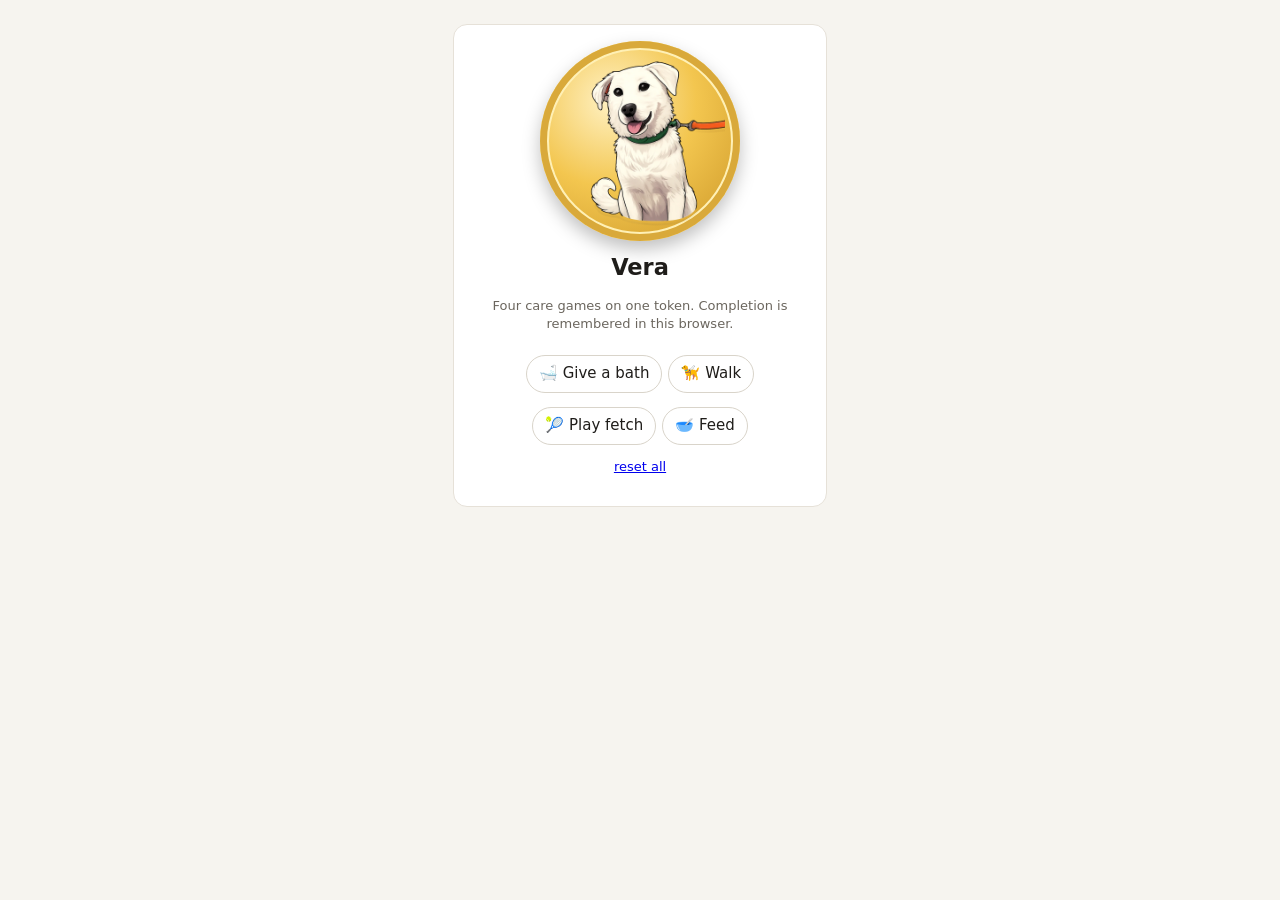
==== mini-games/demo.html @ eb591613 "mini-games/: bath, walk (Skokie map), fetch, and feed games with a shared API, docs, and demos; all " ====
<!doctype html>
<html lang="en">
<head>
<meta charset="utf-8">
<meta name="viewport" content="width=device-width, initial-scale=1">
<title>Pet Care Demo</title>
<link rel="stylesheet" href="bath/bath.css">
<link rel="stylesheet" href="walk/walk.css">
<link rel="stylesheet" href="fetch/fetch.css">
<link rel="stylesheet" href="feed/feed.css">
<style>
  body { margin: 0; padding: 24px 16px; font: 15px/1.45 system-ui, sans-serif; background: #f6f4ef; color: #1f1d1a; }
  .card { max-width: 340px; margin: 0 auto; background: #fff; border: 1px solid #e6e1d8; border-radius: 14px; padding: 16px; text-align: center; }
  .token { width: 200px; height: 200px; border-radius: 50%; margin: 0 auto 10px; display: grid; place-items: center;
           background: radial-gradient(circle at 35% 30%, #fff1c2, #f3c64f 45%, #c99324 100%); box-shadow: inset 0 0 0 7px #d9a93a, inset 0 0 0 9px #fff0b5, 0 8px 18px rgba(0,0,0,.25); }
  .token img { width: 85%; height: 85%; object-fit: contain; }
  .pill { display: inline-block; font-size: 11px; padding: 2px 8px; border-radius: 999px; background: #eee; }
  .pill[hidden] { display: none; }
  .games { display: flex; flex-wrap: wrap; gap: 6px; justify-content: center; }
  p { color: #6b665e; font-size: 13px; }
  #log { text-align: left; font: 12px/1.4 ui-monospace, monospace; color: #6b665e; white-space: pre-wrap; }
</style>
</head>
<body>
<div class="card">
  <div class="token"><img src="../data/cartoons/CAIL-A-50367.webp" alt="Vera"></div>
  <h2 style="margin:4px 0">Vera
    <span class="pill bathed" hidden>🫧 bathed</span><span class="pill walked" hidden>🐾 walked</span>
    <span class="pill played" hidden>🎾 played</span><span class="pill fed" hidden>🥣 fed</span>
  </h2>
  <p>Four care games on one token. Completion is remembered in this browser.</p>
  <div class="games">
    <button class="bath-btn"  data-id="CAIL-A-50367" data-name="Vera" data-src="../data/cartoons/CAIL-A-50367.webp">🛁 Give a bath</button>
    <button class="walk-btn"  data-id="CAIL-A-50367" data-name="Vera" data-src="../data/cartoons/CAIL-A-50367.webp">🦮 Walk</button>
    <button class="fetch-btn" data-id="CAIL-A-50367" data-name="Vera" data-src="../data/cartoons/CAIL-A-50367.webp">🎾 Play fetch</button>
    <button class="feed-btn"  data-id="CAIL-A-50367" data-name="Vera" data-src="../data/cartoons/CAIL-A-50367.webp" data-species="Dog" data-size-label="Mixed Breed (Large)">🥣 Feed</button>
  </div>
  <p><a href="#" id="reset">reset all</a></p>
  <div id="log"></div>
</div>
<script src="bath/bath.js"></script>
<script src="walk/walk.js"></script>
<script src="fetch/fetch.js"></script>
<script src="feed/feed.js"></script>
<script>
  document.getElementById('reset').addEventListener('click', (e) => { e.preventDefault(); [BathGame, WalkGame, FetchGame, FeedGame].forEach(g => g.reset()); });
</script>
</body>
</html>
---- mini-games/bath/bath.css ----
/* ---------- Bath game overlay ---------- */
#bath { position: fixed; inset: 0; z-index: 50; background: rgba(20, 30, 50, .72); backdrop-filter: blur(4px); display: grid; place-items: center; padding: 12px; }
#bath[hidden] { display: none; }
body.bath-open { overflow: hidden; }
.bath-stage { position: relative; width: min(440px, 100%); background: linear-gradient(180deg, #e8f4ff 0%, #d4e9fb 100%); border-radius: 22px; padding: 14px 14px 18px; box-shadow: 0 24px 60px rgba(0,0,0,.35); color: #1f2a3a; }
.bath-close { position: absolute; top: 10px; right: 10px; width: 34px; height: 34px; border-radius: 50%; border: 0; background: rgba(0,0,0,.08); font-size: 16px; cursor: pointer; color: inherit; }
.bath-title { margin: 4px 36px 6px 4px; font-size: 18px; }
.bath-scene { position: relative; height: 320px; border-radius: 16px; overflow: hidden; touch-action: none; cursor: none; user-select: none; -webkit-user-select: none;
  background: linear-gradient(180deg, #bfe3ff 0%, #a9d6f5 55%, #9fcdea 56%, #8dbfdf 100%); }
.bath-scene::before { content: ""; position: absolute; inset: 0 0 auto 0; height: 56%; background: repeating-linear-gradient(90deg, rgba(255,255,255,.18) 0 28px, transparent 28px 30px); }
.bath-scene::after  { content: ""; position: absolute; left: 0; right: 0; bottom: 0; height: 44%; background: linear-gradient(180deg, #7fb6d8, #6aa3c8); }

/* steam */
.steam { position: absolute; left: 50%; top: 20px; width: 220px; margin-left: -110px; height: 120px; pointer-events: none; }
.steam i { position: absolute; bottom: 0; width: 46px; height: 46px; border-radius: 50%; background: rgba(255,255,255,.55); filter: blur(10px); animation: steam 3.2s ease-in-out infinite; opacity: 0; }
.steam i:nth-child(1) { left: 20px; animation-delay: 0s; }
.steam i:nth-child(2) { left: 90px; animation-delay: 1.1s; }
.steam i:nth-child(3) { left: 160px; animation-delay: 2.1s; }
@keyframes steam { 0% { transform: translateY(40px) scale(.6); opacity: 0; } 30% { opacity: .8; } 100% { transform: translateY(-90px) scale(1.5); opacity: 0; } }

/* tub */
.tub { position: absolute; left: 50%; bottom: 34px; width: 330px; margin-left: -165px; height: 190px; z-index: 2; }
.tub-back, .tub-front { position: absolute; left: 0; right: 0; bottom: 0; border-radius: 26px 26px 110px 110px / 26px 26px 80px 80px; }
.tub-back { top: 0; background: linear-gradient(180deg, #ffffff, #e9eef5 60%, #d7dfe9); box-shadow: inset 0 -30px 40px rgba(120,140,170,.25); z-index: 1; }
.bath-pet { position: absolute; left: 50%; bottom: 34px; width: 215px; height: 215px; margin-left: -105px; object-fit: contain; z-index: 2; transform-origin: 50% 90%; filter: drop-shadow(0 6px 6px rgba(0,0,0,.18)); }
.bath-scene.scrubbing .bath-pet { animation: wiggle .35s ease-in-out infinite; }
@keyframes wiggle { 0%,100% { transform: rotate(-2.5deg) translateY(0); } 50% { transform: rotate(2.5deg) translateY(-3px); } }
.dirt { position: absolute; left: 50%; bottom: 34px; width: 215px; height: 215px; margin-left: -105px; z-index: 4; pointer-events: none; }
.dirt i { position: absolute; width: 34px; height: 26px; border-radius: 50%; background: radial-gradient(circle at 40% 40%, rgba(92,64,36,.85), rgba(92,64,36,.35) 60%, transparent 72%); filter: blur(1px); transition: opacity .3s; }
.water { position: absolute; left: 6px; right: 6px; top: 44%; bottom: 0; z-index: 3; border-radius: 0 0 100px 100px / 0 0 70px 70px; overflow: hidden;
  background: linear-gradient(180deg, rgba(130,200,245,.55), rgba(80,160,225,.75)); }
.water .wave { position: absolute; top: -8px; left: 0; width: 200%; height: 24px;
  background: radial-gradient(circle at 10px 10px, #fff 7px, transparent 8px) 0 0/40px 20px repeat-x, radial-gradient(circle at 30px 6px, #fff 9px, transparent 10px) 0 0/40px 20px repeat-x;
  animation: wave 2.4s linear infinite; }
@keyframes wave { to { transform: translateX(-40px); } }
.tub-front { top: 60%; background: linear-gradient(180deg, #f7f9fc, #dfe6ef 70%, #c9d3e0); z-index: 5; box-shadow: 0 10px 20px rgba(0,0,0,.18), inset 0 10px 14px rgba(255,255,255,.9); }
.tub-front::before { content: ""; position: absolute; top: -10px; left: -6px; right: -6px; height: 22px; border-radius: 14px; background: linear-gradient(180deg, #ffffff, #e2e8f0); box-shadow: 0 3px 6px rgba(0,0,0,.12); }
.foam { position: absolute; left: 10px; right: 10px; top: -4px; height: 30px; z-index: 6; pointer-events: none; opacity: 0; transition: opacity .6s;
  background: radial-gradient(circle at 12px 14px, #fff 11px, transparent 12px) 0 0/30px 30px repeat-x, radial-gradient(circle at 28px 8px, #fff 9px, transparent 10px) 0 0/30px 30px repeat-x; }
.feet { position: absolute; left: 40px; right: 40px; bottom: 22px; height: 16px; z-index: 1; }
.feet::before, .feet::after { content: ""; position: absolute; bottom: 0; width: 40px; height: 16px; border-radius: 0 0 14px 14px; background: #c9b27a; }
.feet::before { left: 0; } .feet::after { right: 0; }
.faucet { position: absolute; left: 50%; margin-left: 128px; bottom: 205px; width: 20px; height: 70px; background: linear-gradient(90deg, #cfd6df, #f4f7fa, #b9c3cf); border-radius: 8px 8px 4px 4px; z-index: 1; }
.faucet::after { content: ""; position: absolute; left: -26px; top: 6px; width: 40px; height: 14px; border-radius: 8px; background: linear-gradient(180deg, #f4f7fa, #b9c3cf); }

/* bubbles */
.bubbles { position: absolute; inset: 0; z-index: 7; pointer-events: none; overflow: hidden; }
.bubble { position: absolute; border-radius: 50%; background: radial-gradient(circle at 30% 30%, rgba(255,255,255,.95), rgba(210,235,255,.55) 45%, rgba(160,210,255,.25) 70%, rgba(255,255,255,0) 72%); box-shadow: inset -2px -3px 6px rgba(255,255,255,.7), 0 0 0 1px rgba(255,255,255,.5); animation: float var(--t, 1.6s) ease-out forwards; }
@keyframes float { 0% { transform: translate(0,0) scale(.5); opacity: 0; } 15% { opacity: 1; transform: translate(0,-6px) scale(1); } 100% { transform: translate(var(--dx, 0px), -140px) scale(1.15); opacity: 0; } }

/* brush under the finger */
.brush { position: absolute; z-index: 9; width: 64px; height: 64px; margin: -40px 0 0 -14px; pointer-events: none; transform: rotate(-28deg); transition: transform .12s; opacity: 0; }
.bath-scene.pointer-in .brush { opacity: 1; }
.bath-scene.scrubbing .brush { animation: scrub .22s ease-in-out infinite; }
@keyframes scrub { 0%,100% { transform: rotate(-34deg) translate(0,0); } 50% { transform: rotate(-20deg) translate(4px,3px); } }

/* meter + messages */
.bath-meter { height: 14px; margin: 12px 4px 6px; background: rgba(0,0,0,.08); border-radius: 7px; overflow: hidden; }
.bath-meter i { display: block; height: 100%; width: 0; background: linear-gradient(90deg, #5ec8ff, #2a9d8f); transition: width .15s linear; }
.bath-msg { margin: 0 4px; font-size: 14px; display: flex; justify-content: space-between; gap: 8px; }
.bath-msg strong { color: #2a9d8f; }
.bath-done { display: none; margin: 10px auto 0; padding: 9px 18px; border: 0; border-radius: 999px; background: #e4572e; color: #fff; font: inherit; font-weight: 700; cursor: pointer; }
.bath-stage.clean .bath-done { display: block; }
.bath-stage.clean .bath-scene { cursor: default; }
.sparkle { position: absolute; z-index: 8; font-size: 22px; animation: sparkle 1.4s ease-out forwards; pointer-events: none; }
@keyframes sparkle { 0% { transform: scale(0) rotate(0); opacity: 0; } 30% { opacity: 1; } 100% { transform: scale(1.4) rotate(40deg) translateY(-30px); opacity: 0; } }
.bath-stage.clean .bath-pet { animation: happy .6s ease-in-out 3; filter: drop-shadow(0 0 14px rgba(255,255,255,.95)); }
@keyframes happy { 0%,100% { transform: translateY(0) scale(1); } 50% { transform: translateY(-18px) scale(1.04); } }

/* card bits */
.bath-btn { margin-top: 8px; padding: 7px 12px; border-radius: 999px; border: 1px solid var(--line, #d9d4ca); background: var(--card, #fff); color: var(--ink, #1f1d1a); font: inherit; cursor: pointer; }
.bath-btn:hover { border-color: #5ec8ff; }
.pill.bathed { background: #d6f3ff; color: #1b6e8f; }
.pill.bathed[hidden] { display: none; }
@media (prefers-reduced-motion: reduce) { .steam i, .water .wave, .bath-scene.scrubbing .bath-pet, .bath-scene.scrubbing .brush { animation: none; } }
---- mini-games/walk/walk.css ----
/* ---------- Walk the dog: Nintendogs-style stroll around C.A.R.E. in Skokie ---------- */
#walk { position: fixed; inset: 0; z-index: 50; background: rgba(20, 30, 50, .72); backdrop-filter: blur(4px); display: grid; place-items: center; padding: 12px; }
#walk[hidden] { display: none; }
body.walk-open { overflow: hidden; }
.walk-stage { position: relative; width: min(480px, 100%); background: linear-gradient(180deg, #eef7e6 0%, #dff0d3 100%); border-radius: 22px; padding: 14px 14px 18px; box-shadow: 0 24px 60px rgba(0,0,0,.35); color: #1f2a1f; }
.walk-close { position: absolute; top: 10px; right: 10px; width: 34px; height: 34px; border-radius: 50%; border: 0; background: rgba(0,0,0,.08); font-size: 16px; cursor: pointer; color: inherit; z-index: 3; }
.walk-title { margin: 4px 36px 6px 4px; font-size: 18px; }
.walk-scene { position: relative; aspect-ratio: 10 / 9; border-radius: 16px; overflow: hidden; touch-action: none; user-select: none; -webkit-user-select: none; cursor: grab; background: #cfe6b8; }
.walk-scene.walking { cursor: grabbing; }
.walk-map { position: absolute; inset: 0; width: 100%; height: 100%; display: block; }
.walk-layer { position: absolute; inset: 0; pointer-events: none; }
.walk-layer svg { position: absolute; inset: 0; width: 100%; height: 100%; overflow: visible; }

/* map art */
.map-block { fill: #f3ead6; stroke: #e2d6bd; stroke-width: .6; }
.map-park { fill: #9fd18a; stroke: #7fbd6a; stroke-width: .8; }
.map-water { fill: #8fc7ea; }
.map-road { stroke: #ffffff; stroke-width: 7; stroke-linecap: round; fill: none; }
.map-road-minor { stroke: #ffffff; stroke-width: 4; stroke-linecap: round; fill: none; }
.map-road-edge { stroke: #d9d3c4; stroke-width: 8.5; stroke-linecap: round; fill: none; }
.map-dash { stroke: #e8d27a; stroke-width: .9; stroke-dasharray: 4 4; fill: none; }
.map-rail { stroke: #7b7b8a; stroke-width: 2.2; stroke-dasharray: 5 3; fill: none; }
.map-label { font: 600 6.5px/1 system-ui, sans-serif; fill: #6b6457; letter-spacing: .3px; }
.map-label.big { font-size: 8px; fill: #4f4a40; }
.map-poi { font: 700 7px/1 system-ui, sans-serif; fill: #2c3e2c; }
.map-tree { fill: #6fb45a; }
.map-tree-trunk { fill: #8b6a3e; }
.map-bld { fill: #d8cbb0; stroke: #b9a98a; stroke-width: .6; }
.map-bld.roof { fill: #c96a4e; }
.map-shelter { fill: #ffd8c2; stroke: #e4572e; stroke-width: 1.2; }
.map-hydrant { fill: #e4572e; }

/* waypoints and home */
.wp { position: absolute; width: 34px; height: 34px; margin: -17px 0 0 -17px; display: grid; place-items: center; font-size: 20px; border-radius: 50%; background: rgba(255,255,255,.9); box-shadow: 0 3px 8px rgba(0,0,0,.2), 0 0 0 3px rgba(228,87,46,.35); transition: transform .3s, background .3s; animation: wp-bob 1.6s ease-in-out infinite; }
.wp.visited { background: #2a9d8f; color: #fff; animation: none; transform: scale(.9); box-shadow: 0 3px 8px rgba(0,0,0,.2); }
.wp.visited::after { content: "✓"; position: absolute; inset: 0; display: grid; place-items: center; font-size: 18px; font-weight: 800; color: #fff; }
.wp.visited span { visibility: hidden; }
.wp.home { background: #ffe9d6; box-shadow: 0 3px 8px rgba(0,0,0,.2), 0 0 0 3px rgba(228,87,46,.6); animation: none; }
.wp.home.ready { animation: wp-bob 1s ease-in-out infinite; box-shadow: 0 3px 8px rgba(0,0,0,.2), 0 0 0 4px #2a9d8f; }
@keyframes wp-bob { 0%,100% { transform: translateY(0); } 50% { transform: translateY(-5px); } }
.wp-label { position: absolute; top: 20px; left: 50%; transform: translateX(-50%); white-space: nowrap; font: 700 10px/1 system-ui, sans-serif; color: #2c3e2c; background: rgba(255,255,255,.85); padding: 2px 6px; border-radius: 999px; }

/* the dog token */
.walk-dog { position: absolute; width: 58px; height: 58px; margin: -29px 0 0 -29px; border-radius: 50%; z-index: 4; pointer-events: none;
  background: radial-gradient(circle at 35% 30%, #fff1c2 0%, #f3c64f 45%, #c99324 100%);
  box-shadow: inset 0 0 0 4px #d9a93a, inset 0 0 0 5px #fff0b5, 0 6px 10px rgba(0,0,0,.28); }
.walk-dog img { width: 100%; height: 100%; object-fit: contain; padding: 5px; display: block; border-radius: 50%; transition: transform .15s; }
.walk-dog.flip img { transform: scaleX(-1); }
.walk-dog.moving { animation: trot .32s ease-in-out infinite; }
@keyframes trot { 0%,100% { transform: translateY(0) rotate(-3deg); } 50% { transform: translateY(-4px) rotate(3deg); } }
.walk-dog .bubble { position: absolute; left: 50%; bottom: 100%; transform: translate(-50%, -4px); white-space: nowrap; font: 600 11px/1 system-ui, sans-serif; background: #fff; color: #333; padding: 4px 8px; border-radius: 10px; box-shadow: 0 2px 6px rgba(0,0,0,.2); opacity: 0; transition: opacity .2s; }
.walk-dog .bubble.show { opacity: 1; }
.paw { position: absolute; font-size: 11px; margin: -6px 0 0 -6px; opacity: .8; animation: paw-fade 3s linear forwards; pointer-events: none; z-index: 3; }
@keyframes paw-fade { to { opacity: 0; } }
.leash-handle { position: absolute; width: 22px; height: 22px; margin: -11px 0 0 -11px; border-radius: 50%; background: #e4572e; box-shadow: 0 0 0 4px rgba(228,87,46,.35); z-index: 5; pointer-events: none; opacity: 0; transition: opacity .15s; }
.walk-scene.walking .leash-handle { opacity: 1; }
.leash { stroke: #e4572e; stroke-width: 3; fill: none; stroke-linecap: round; opacity: 0; transition: opacity .15s; }
.walk-scene.walking .leash { opacity: 1; }
.leash.tight { stroke: #c0392b; stroke-dasharray: 2 3; }

/* HUD */
.walk-hud { display: flex; justify-content: space-between; gap: 8px; margin: 10px 4px 0; font-size: 14px; }
.walk-hud strong { color: #2a9d8f; }
.walk-meter { height: 12px; margin: 8px 4px 6px; background: rgba(0,0,0,.08); border-radius: 6px; overflow: hidden; }
.walk-meter i { display: block; height: 100%; width: 0; background: linear-gradient(90deg, #9fd18a, #2a9d8f); transition: width .2s linear; }
.walk-msg { margin: 0 4px; font-size: 14px; min-height: 1.4em; }
.walk-done { display: none; margin: 10px auto 0; padding: 9px 18px; border: 0; border-radius: 999px; background: #e4572e; color: #fff; font: inherit; font-weight: 700; cursor: pointer; }
.walk-stage.finished .walk-done { display: block; }
.walk-stage.finished .walk-scene { cursor: default; }
.walk-sparkle { position: absolute; z-index: 8; font-size: 22px; animation: walk-sparkle 1.4s ease-out forwards; pointer-events: none; }
@keyframes walk-sparkle { 0% { transform: scale(0); opacity: 0; } 30% { opacity: 1; } 100% { transform: scale(1.4) translateY(-30px); opacity: 0; } }

/* card bits */
.walk-btn { margin-top: 8px; padding: 7px 12px; border-radius: 999px; border: 1px solid var(--line, #d9d4ca); background: var(--card, #fff); color: var(--ink, #1f1d1a); font: inherit; cursor: pointer; }
.walk-btn:hover { border-color: #9fd18a; }
.pill.walked { background: #e2f5d9; color: #2f6b2f; }
.pill.walked[hidden] { display: none; }
@media (prefers-reduced-motion: reduce) { .wp, .walk-dog.moving { animation: none; } }
---- mini-games/fetch/fetch.css ----
/* ---------- Fetch: flick the tennis ball, the token runs it down and brings it back ---------- */
#fetch { position: fixed; inset: 0; z-index: 50; background: rgba(20, 30, 50, .72); backdrop-filter: blur(4px); display: grid; place-items: center; padding: 12px; }
#fetch[hidden] { display: none; }
body.fetch-open { overflow: hidden; }
.fetch-stage { position: relative; width: min(460px, 100%); background: linear-gradient(180deg, #eaf6ff 0%, #d9eefc 100%); border-radius: 22px; padding: 14px 14px 18px; box-shadow: 0 24px 60px rgba(0,0,0,.35); color: #1f2a3a; }
.fetch-close { position: absolute; top: 10px; right: 10px; width: 34px; height: 34px; border-radius: 50%; border: 0; background: rgba(0,0,0,.08); font-size: 16px; cursor: pointer; color: inherit; z-index: 3; }
.fetch-title { margin: 4px 36px 6px 4px; font-size: 18px; }
.fetch-scene { position: relative; height: 380px; border-radius: 16px; overflow: hidden; touch-action: none; user-select: none; -webkit-user-select: none;
  background: linear-gradient(180deg, #bfe3ff 0%, #d7efff 18%, #7cc26a 18.5%, #8fd07a 45%, #a6dd8e 100%); }
.fetch-scene::before { content: ""; position: absolute; left: 0; right: 0; top: 18%; height: 6px; background: repeating-linear-gradient(90deg, #a77b4d 0 6px, #c99a66 6px 8px); opacity: .8; }  /* fence line */
.fetch-scene::after { content: ""; position: absolute; left: 0; right: 0; bottom: 0; height: 30%; background: repeating-linear-gradient(0deg, rgba(255,255,255,.06) 0 2px, transparent 2px 14px); pointer-events: none; }
.fetch-tree { position: absolute; top: 4%; font-size: 34px; pointer-events: none; filter: drop-shadow(0 4px 2px rgba(0,0,0,.15)); }
.fetch-sun { position: absolute; top: 6%; right: 8%; width: 36px; height: 36px; border-radius: 50%; background: radial-gradient(circle, #fff6b0, #ffd84a 60%, rgba(255,216,74,0) 70%); pointer-events: none; }
.fetch-hand { position: absolute; left: 50%; bottom: 6px; width: 70px; height: 40px; margin-left: -35px; border-radius: 30px 30px 10px 10px; background: radial-gradient(circle at 50% 30%, #f6d1b5, #e8b795); box-shadow: 0 -2px 6px rgba(0,0,0,.12) inset; z-index: 2; }
.fetch-hand::before { content: ""; position: absolute; left: 10px; right: 10px; top: 10px; height: 10px; border-top: 2px solid rgba(0,0,0,.08); border-radius: 50%; }
.ball { position: absolute; width: 28px; height: 28px; margin: -14px 0 0 -14px; border-radius: 50%; z-index: 5; cursor: grab; touch-action: none;
  background: radial-gradient(circle at 35% 30%, #f3ff8a, #cde63a 55%, #9fb81e 100%); box-shadow: inset -2px -3px 4px rgba(0,0,0,.2); }
.ball::before { content: ""; position: absolute; inset: 3px; border-radius: 50%; border: 2px solid rgba(255,255,255,.75); border-left-color: transparent; border-right-color: transparent; transform: rotate(-25deg); }
.ball.flying { cursor: default; }
.ball-shadow { position: absolute; width: 28px; height: 10px; margin: -5px 0 0 -14px; border-radius: 50%; background: rgba(0,0,0,.25); z-index: 1; filter: blur(1px); }
.fetch-dog { position: absolute; width: 74px; height: 74px; margin: -37px 0 0 -37px; border-radius: 50%; z-index: 4; pointer-events: none;
  background: radial-gradient(circle at 35% 30%, #fff1c2 0%, #f3c64f 45%, #c99324 100%); box-shadow: inset 0 0 0 4px #d9a93a, inset 0 0 0 5px #fff0b5, 0 6px 10px rgba(0,0,0,.28); }
.fetch-dog img { width: 100%; height: 100%; object-fit: contain; padding: 6px; display: block; border-radius: 50%; transition: transform .15s; }
.fetch-dog.flip img { transform: scaleX(-1); }
.fetch-dog.running { animation: gallop .28s ease-in-out infinite; }
@keyframes gallop { 0%,100% { transform: translateY(0) rotate(-4deg); } 50% { transform: translateY(-6px) rotate(4deg); } }
.fetch-dog.wag { animation: wag .4s ease-in-out infinite; }
@keyframes wag { 0%,100% { transform: rotate(-5deg); } 50% { transform: rotate(5deg); } }
.fetch-dog .mouth-ball { position: absolute; right: -6px; bottom: 8px; width: 18px; height: 18px; border-radius: 50%; background: radial-gradient(circle at 35% 30%, #f3ff8a, #cde63a 55%, #9fb81e 100%); display: none; }
.fetch-dog.carrying .mouth-ball { display: block; }
.fetch-dog .bubble { position: absolute; left: 50%; bottom: 100%; transform: translate(-50%, -4px); white-space: nowrap; font: 600 11px/1 system-ui, sans-serif; background: #fff; color: #333; padding: 4px 8px; border-radius: 10px; box-shadow: 0 2px 6px rgba(0,0,0,.2); opacity: 0; transition: opacity .2s; }
.fetch-dog .bubble.show { opacity: 1; }
.aim { position: absolute; z-index: 6; pointer-events: none; }
.aim line { stroke: rgba(255,255,255,.9); stroke-width: 3; stroke-dasharray: 6 5; stroke-linecap: round; }
.dust { position: absolute; width: 10px; height: 10px; margin: -5px 0 0 -5px; border-radius: 50%; background: rgba(255,255,255,.7); animation: dust .6s ease-out forwards; pointer-events: none; z-index: 3; }
@keyframes dust { to { transform: translate(var(--dx, 0), -14px) scale(2.2); opacity: 0; } }
.fetch-hud { display: flex; justify-content: space-between; gap: 8px; margin: 10px 4px 0; font-size: 14px; }
.fetch-hud strong { color: #2a9d8f; }
.fetch-meter { height: 12px; margin: 8px 4px 6px; background: rgba(0,0,0,.08); border-radius: 6px; overflow: hidden; }
.fetch-meter i { display: block; height: 100%; width: 0; background: linear-gradient(90deg, #cde63a, #2a9d8f); transition: width .25s; }
.fetch-msg { margin: 0 4px; font-size: 14px; min-height: 1.4em; }
.fetch-done { display: none; margin: 10px auto 0; padding: 9px 18px; border: 0; border-radius: 999px; background: #e4572e; color: #fff; font: inherit; font-weight: 700; cursor: pointer; }
.fetch-stage.finished .fetch-done { display: block; }
.fetch-sparkle { position: absolute; z-index: 8; font-size: 22px; animation: fetch-sparkle 1.4s ease-out forwards; pointer-events: none; }
@keyframes fetch-sparkle { 0% { transform: scale(0); opacity: 0; } 30% { opacity: 1; } 100% { transform: scale(1.4) translateY(-30px); opacity: 0; } }
.fetch-btn { margin-top: 8px; padding: 7px 12px; border-radius: 999px; border: 1px solid var(--line, #d9d4ca); background: var(--card, #fff); color: var(--ink, #1f1d1a); font: inherit; cursor: pointer; }
.fetch-btn:hover { border-color: #cde63a; }
.pill.played { background: #f3f8d2; color: #5c6b12; }
.pill.played[hidden] { display: none; }
@media (prefers-reduced-motion: reduce) { .fetch-dog.running, .fetch-dog.wag { animation: none; } }
---- mini-games/feed/feed.css ----
/* ---------- Feed: scoop the right portion, then watch the token crunch through it ---------- */
#feed { position: fixed; inset: 0; z-index: 50; background: rgba(20, 30, 50, .72); backdrop-filter: blur(4px); display: grid; place-items: center; padding: 12px; }
#feed[hidden] { display: none; }
body.feed-open { overflow: hidden; }
.feed-stage { position: relative; width: min(440px, 100%); background: linear-gradient(180deg, #fff4e6 0%, #ffe9d2 100%); border-radius: 22px; padding: 14px 14px 18px; box-shadow: 0 24px 60px rgba(0,0,0,.35); color: #3a2a1f; }
.feed-close { position: absolute; top: 10px; right: 10px; width: 34px; height: 34px; border-radius: 50%; border: 0; background: rgba(0,0,0,.08); font-size: 16px; cursor: pointer; color: inherit; z-index: 3; }
.feed-title { margin: 4px 36px 6px 4px; font-size: 18px; }
.feed-scene { position: relative; height: 340px; border-radius: 16px; overflow: hidden; touch-action: none; user-select: none; -webkit-user-select: none;
  background: linear-gradient(180deg, #f7e7d3 0%, #f1dcc2 52%, #d9b48c 52.5%, #cfa57c 100%); }
.feed-scene::after { content: ""; position: absolute; left: 0; right: 0; top: 52.5%; bottom: 0; background: repeating-linear-gradient(90deg, rgba(0,0,0,.05) 0 1px, transparent 1px 40px), repeating-linear-gradient(0deg, rgba(0,0,0,.05) 0 1px, transparent 1px 40px); pointer-events: none; }
.feed-mat { position: absolute; left: 50%; bottom: 18px; width: 220px; height: 70px; margin-left: -110px; border-radius: 12px; background: #e4572e; opacity: .85; box-shadow: 0 4px 10px rgba(0,0,0,.15); }
.feed-mat::after { content: "🐾"; position: absolute; right: 10px; bottom: 6px; font-size: 16px; opacity: .6; }
.feed-dog { position: absolute; left: 50%; top: 28px; width: 150px; height: 150px; margin-left: -75px; border-radius: 50%; z-index: 2; pointer-events: none; transition: top .9s cubic-bezier(.3,1.3,.5,1), transform .3s;
  background: radial-gradient(circle at 35% 30%, #fff1c2 0%, #f3c64f 45%, #c99324 100%); box-shadow: inset 0 0 0 6px #d9a93a, inset 0 0 0 8px #fff0b5, 0 10px 18px rgba(0,0,0,.25); }
.feed-dog img { width: 100%; height: 100%; object-fit: contain; padding: 10px; display: block; border-radius: 50%; }
.feed-dog.waiting { animation: drool 1.6s ease-in-out infinite; }
@keyframes drool { 0%,100% { transform: translateY(0) rotate(-2deg); } 50% { transform: translateY(-6px) rotate(2deg); } }
.feed-dog.eating { top: 120px; animation: chomp .36s ease-in-out infinite; pointer-events: auto; cursor: pointer; }
@keyframes chomp { 0%,100% { transform: translateY(0) rotate(-3deg); } 50% { transform: translateY(10px) rotate(3deg); } }
.feed-dog.full { animation: happy-wag .6s ease-in-out infinite; }
@keyframes happy-wag { 0%,100% { transform: rotate(-6deg); } 50% { transform: rotate(6deg); } }
.feed-dog .bubble { position: absolute; left: 50%; bottom: 100%; transform: translate(-50%, -4px); white-space: nowrap; font: 600 11px/1 system-ui, sans-serif; background: #fff; color: #333; padding: 4px 8px; border-radius: 10px; box-shadow: 0 2px 6px rgba(0,0,0,.2); opacity: 0; transition: opacity .2s; }
.feed-dog .bubble.show { opacity: 1; }
.bowl { position: absolute; left: 50%; bottom: 34px; width: 150px; height: 64px; margin-left: -75px; z-index: 3; }
.bowl-back { position: absolute; left: 0; right: 0; top: 0; height: 30px; border-radius: 50%; background: #9bb7d4; }
.bowl-fill { position: absolute; left: 14px; right: 14px; top: 8px; height: 14px; border-radius: 50%; overflow: hidden; background: #6f8fb0; }
.bowl-fill i { position: absolute; left: 0; right: 0; bottom: 0; height: 0; background: radial-gradient(circle at 20% 30%, #a0693a 2px, transparent 3px) 0 0/8px 8px, radial-gradient(circle at 70% 70%, #8f5a2d 2px, transparent 3px) 3px 3px/8px 8px, #b57b47; transition: height .15s; }
.bowl-heap { position: absolute; left: 50%; top: 12px; width: 100px; height: 26px; margin-left: -50px; border-radius: 50% 50% 40% 40%; background: radial-gradient(circle at 20% 30%, #a0693a 2px, transparent 3px) 0 0/8px 8px, radial-gradient(circle at 70% 70%, #8f5a2d 2px, transparent 3px) 3px 3px/8px 8px, #b57b47; transform: scaleY(0); transform-origin: 50% 100%; transition: transform .2s; }
.bowl-front { position: absolute; left: 0; right: 0; top: 16px; bottom: 0; border-radius: 0 0 70px 70px / 0 0 40px 40px; background: linear-gradient(180deg, #7aa0c8, #5f86b0 60%, #4a6d94); box-shadow: 0 8px 12px rgba(0,0,0,.2), inset 0 6px 8px rgba(255,255,255,.35); }
.bowl-front::after { content: ""; position: absolute; left: 50%; bottom: 10px; width: 50px; height: 14px; margin-left: -25px; border-radius: 50%; border: 2px solid rgba(255,255,255,.35); }
.bowl-name { position: absolute; left: 50%; top: 32px; transform: translateX(-50%); font: 800 11px/1 system-ui, sans-serif; color: #fff; letter-spacing: .5px; text-shadow: 0 1px 2px rgba(0,0,0,.3); }
.bag { position: absolute; left: 14px; bottom: 30px; width: 86px; height: 120px; border-radius: 10px 10px 6px 6px; z-index: 4; cursor: grab; touch-action: none;
  background: linear-gradient(180deg, #f2b84b, #e49c2a); box-shadow: 0 8px 14px rgba(0,0,0,.2), inset 0 -8px 0 rgba(0,0,0,.08); }
.bag::before { content: ""; position: absolute; left: 0; right: 0; top: -10px; height: 18px; border-radius: 8px 8px 0 0; background: #d98d1f; }
.bag::after { content: "🐶 KIBBLE"; position: absolute; left: 6px; right: 6px; top: 36px; padding: 8px 0; border-radius: 8px; background: #fff; color: #b85c1a; font: 800 10px/1.2 system-ui, sans-serif; text-align: center; }
.bag.cat::after { content: "🐱 KIBBLE"; }
.bag.active { cursor: grabbing; }
.scoop { position: absolute; width: 56px; height: 40px; margin: -20px 0 0 -28px; z-index: 6; pointer-events: none; opacity: 0; transition: opacity .15s; }
.feed-scene.scooping .scoop { opacity: 1; }
.scoop .cup { position: absolute; left: 0; bottom: 0; width: 36px; height: 26px; border-radius: 4px 4px 14px 14px; background: linear-gradient(180deg, #e6eef7, #b9c7d9); box-shadow: inset 0 -4px 0 rgba(0,0,0,.1); }
.scoop .cup::after { content: ""; position: absolute; left: 3px; right: 3px; top: 3px; height: 10px; border-radius: 4px; background: radial-gradient(circle at 20% 30%, #a0693a 2px, transparent 3px) 0 0/8px 8px, #b57b47; transition: opacity .2s; }
.scoop.empty .cup::after { opacity: 0; }
.scoop .handle { position: absolute; left: 32px; top: 6px; width: 26px; height: 10px; border-radius: 6px; background: #2a9d8f; transform: rotate(-20deg); transform-origin: 0 50%; }
.scoop.pouring { transform: rotate(-35deg); }
.kib { position: absolute; width: 7px; height: 7px; margin: -3px 0 0 -3px; border-radius: 40%; background: #a0693a; z-index: 5; animation: kib-fall .5s ease-in forwards; pointer-events: none; }
@keyframes kib-fall { to { transform: translate(var(--dx, 0), var(--dy, 80px)) rotate(120deg); opacity: .9; } }
.gauge { position: absolute; right: 14px; top: 28px; width: 22px; height: 200px; border-radius: 11px; background: rgba(255,255,255,.75); box-shadow: inset 0 0 0 2px rgba(0,0,0,.08); z-index: 4; }
.gauge .zone { position: absolute; left: 3px; right: 3px; border-radius: 6px; background: rgba(42,157,143,.35); border: 2px dashed #2a9d8f; }
.gauge .level { position: absolute; left: 5px; right: 5px; bottom: 5px; height: 0; border-radius: 6px; background: linear-gradient(180deg, #d9a05c, #b57b47); transition: height .15s; }
.gauge.over .level { background: linear-gradient(180deg, #ff8a65, #e4572e); }
.gauge .tag { position: absolute; right: 28px; white-space: nowrap; font: 700 10px/1 system-ui, sans-serif; color: #2a9d8f; background: rgba(255,255,255,.9); padding: 3px 6px; border-radius: 999px; transform: translateY(-50%); }
.serve { position: absolute; left: 50%; bottom: 110px; transform: translateX(-50%); padding: 9px 18px; border: 0; border-radius: 999px; background: #2a9d8f; color: #fff; font: inherit; font-weight: 700; cursor: pointer; z-index: 7; display: none; box-shadow: 0 6px 14px rgba(0,0,0,.2); animation: serve-pop .4s cubic-bezier(.2,1.4,.4,1); }
.feed-scene.ready .serve { display: block; }
@keyframes serve-pop { from { transform: translateX(-50%) scale(.6); } }
.crumb { position: absolute; font: 800 13px/1 system-ui, sans-serif; color: #7a4a1e; animation: crumb 1s ease-out forwards; pointer-events: none; z-index: 8; }
@keyframes crumb { 0% { transform: translateY(0) scale(.8); opacity: 0; } 20% { opacity: 1; } 100% { transform: translate(var(--dx, 0), -60px) scale(1.2); opacity: 0; } }
.heart { position: absolute; font-size: 18px; animation: heart 1.1s ease-out forwards; pointer-events: none; z-index: 9; }
@keyframes heart { 0% { transform: scale(.4); opacity: 0; } 25% { opacity: 1; } 100% { transform: translate(var(--dx, 0), -70px) scale(1.2); opacity: 0; } }
.feed-hud { display: flex; justify-content: space-between; gap: 8px; margin: 10px 4px 0; font-size: 14px; }
.feed-hud strong { color: #2a9d8f; }
.feed-meter { height: 12px; margin: 8px 4px 6px; background: rgba(0,0,0,.08); border-radius: 6px; overflow: hidden; }
.feed-meter i { display: block; height: 100%; width: 0; background: linear-gradient(90deg, #f2b84b, #2a9d8f); transition: width .2s; }
.feed-msg { margin: 0 4px; font-size: 14px; min-height: 1.4em; }
.feed-done { display: none; margin: 10px auto 0; padding: 9px 18px; border: 0; border-radius: 999px; background: #e4572e; color: #fff; font: inherit; font-weight: 700; cursor: pointer; }
.feed-stage.finished .feed-done { display: block; }
.feed-sparkle { position: absolute; z-index: 8; font-size: 22px; animation: feed-sparkle 1.4s ease-out forwards; pointer-events: none; }
@keyframes feed-sparkle { 0% { transform: scale(0); opacity: 0; } 30% { opacity: 1; } 100% { transform: scale(1.4) translateY(-30px); opacity: 0; } }
.feed-btn { margin-top: 8px; padding: 7px 12px; border-radius: 999px; border: 1px solid var(--line, #d9d4ca); background: var(--card, #fff); color: var(--ink, #1f1d1a); font: inherit; cursor: pointer; }
.feed-btn:hover { border-color: #f2b84b; }
.pill.fed { background: #fff0cf; color: #8a5a12; }
.pill.fed[hidden] { display: none; }
@media (prefers-reduced-motion: reduce) { .feed-dog.waiting, .feed-dog.eating, .feed-dog.full { animation: none; } }
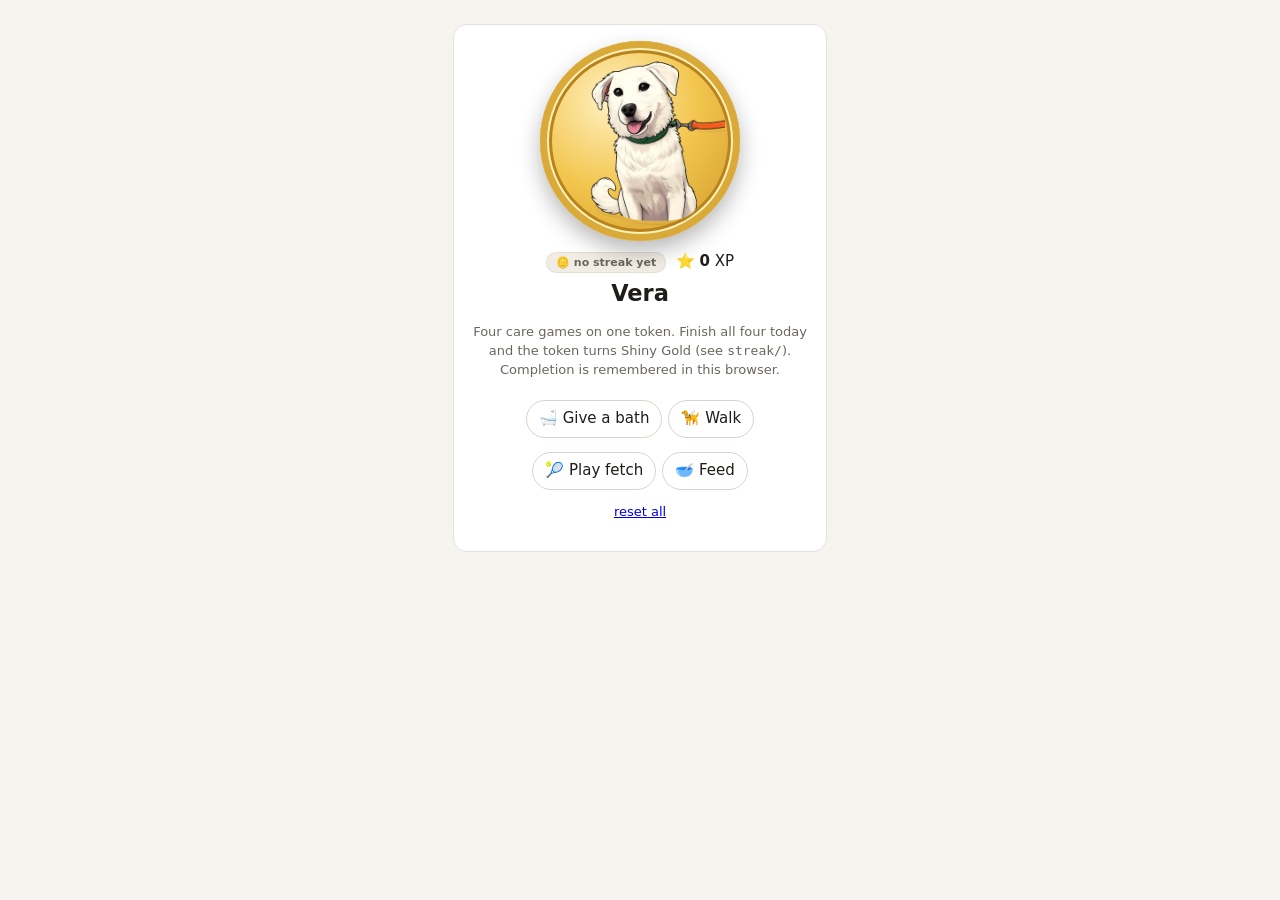
==== commit cdd0a185: "mini-games/streak: daily-care streaks, XP and token tiers (Shiny Gold / Platinum / Holo / Legendary " ====
--- a/mini-games/demo.html
+++ b/mini-games/demo.html
@@ -8,6 +8,7 @@
 <link rel="stylesheet" href="walk/walk.css">
 <link rel="stylesheet" href="fetch/fetch.css">
 <link rel="stylesheet" href="feed/feed.css">
+<link rel="stylesheet" href="streak/streak.css">
 <style>
   body { margin: 0; padding: 24px 16px; font: 15px/1.45 system-ui, sans-serif; background: #f6f4ef; color: #1f1d1a; }
   .card { max-width: 340px; margin: 0 auto; background: #fff; border: 1px solid #e6e1d8; border-radius: 14px; padding: 16px; text-align: center; }
@@ -23,12 +24,13 @@
 </head>
 <body>
 <div class="card">
-  <div class="token"><img src="../data/cartoons/CAIL-A-50367.webp" alt="Vera"></div>
+  <div class="token streak-self" data-streak-id="CAIL-A-50367" data-id="CAIL-A-50367" data-name="Vera"><img src="../data/cartoons/CAIL-A-50367.webp" alt="Vera"></div>
+  <div><span data-streak-chip="CAIL-A-50367"></span> &nbsp;⭐ <b data-streak-xp>0</b> XP</div>
   <h2 style="margin:4px 0">Vera
     <span class="pill bathed" hidden>🫧 bathed</span><span class="pill walked" hidden>🐾 walked</span>
     <span class="pill played" hidden>🎾 played</span><span class="pill fed" hidden>🥣 fed</span>
   </h2>
-  <p>Four care games on one token. Completion is remembered in this browser.</p>
+  <p>Four care games on one token. Finish all four today and the token turns Shiny Gold (see <code>streak/</code>). Completion is remembered in this browser.</p>
   <div class="games">
     <button class="bath-btn"  data-id="CAIL-A-50367" data-name="Vera" data-src="../data/cartoons/CAIL-A-50367.webp">🛁 Give a bath</button>
     <button class="walk-btn"  data-id="CAIL-A-50367" data-name="Vera" data-src="../data/cartoons/CAIL-A-50367.webp">🦮 Walk</button>
@@ -42,8 +44,10 @@
 <script src="walk/walk.js"></script>
 <script src="fetch/fetch.js"></script>
 <script src="feed/feed.js"></script>
+<script src="streak/streak.js"></script>
 <script>
   document.getElementById('reset').addEventListener('click', (e) => { e.preventDefault(); [BathGame, WalkGame, FetchGame, FeedGame].forEach(g => g.reset()); });
+document.getElementById('reset').addEventListener('click', () => Streak.reset());
 </script>
 </body>
 </html>
--- a/mini-games/streak/streak.css
+++ b/mini-games/streak/streak.css
@@ -0,0 +1,144 @@
+/* Streak tiers for the pet token.
+ *
+ * Add ONE of these classes to the token element (the thing that spins):
+ *   streak-gold  streak-shiny  streak-platinum  streak-holo  streak-legendary
+ * The styles apply to a nested `.face` (the Pages coin has `.face.front` /
+ * `.face.back`), or to the element itself when it also has `streak-self`
+ * (single-element tokens). streak.js adds and swaps these classes for you.
+ *
+ * Tier 0 "Gold" is intentionally the token's existing look, so a pet with no
+ * streak renders exactly as before.
+ */
+
+/* ---- shared plumbing ------------------------------------------------ */
+.streak-gold .face, .streak-gold.streak-self,
+.streak-shiny .face, .streak-shiny.streak-self,
+.streak-platinum .face, .streak-platinum.streak-self,
+.streak-holo .face, .streak-holo.streak-self,
+.streak-legendary .face, .streak-legendary.streak-self {
+  background: var(--sk-bg);
+  box-shadow: var(--sk-ring), var(--sk-glow), 0 10px 22px rgba(0,0,0,.28);
+  overflow: hidden; border-radius: 50%;
+  transition: box-shadow .5s ease;
+}
+.streak-self { position: relative; }
+/* gloss sweep (all tiers above gold) */
+.streak-shiny .face::after, .streak-shiny.streak-self::after,
+.streak-platinum .face::after, .streak-platinum.streak-self::after,
+.streak-holo .face::after, .streak-holo.streak-self::after,
+.streak-legendary .face::after, .streak-legendary.streak-self::after {
+  content: ""; position: absolute; inset: -40% -60%; pointer-events: none; border-radius: 50%;
+  background: linear-gradient(115deg, transparent 38%, var(--sk-sweep) 47%, rgba(255,255,255,.12) 52%, transparent 62%);
+  transform: translateX(-70%); animation: sk-sweep var(--sk-sweep-time, 3.2s) ease-in-out infinite;
+  mix-blend-mode: screen;
+}
+@keyframes sk-sweep { 0%, 55% { transform: translateX(-70%); } 85%, 100% { transform: translateX(70%); } }
+
+/* ---- tier 0 · Gold (base) ------------------------------------------- */
+.streak-gold {
+  --sk-bg: radial-gradient(circle at 35% 30%, #fff1c2 0%, #f3c64f 45%, #c99324 100%);
+  --sk-ring: inset 0 0 0 7px #d9a93a, inset 0 0 0 9px #fff0b5, inset 0 0 0 12px #b8831c;
+  --sk-glow: 0 0 0 0 transparent;
+}
+
+/* ---- tier 1 · Shiny Gold (1+ day) ----------------------------------- */
+.streak-shiny {
+  --sk-bg: radial-gradient(circle at 35% 28%, #fffbe8 0%, #ffd964 38%, #e2a92a 72%, #b47d14 100%);
+  --sk-ring: inset 0 0 0 7px #e6b944, inset 0 0 0 9px #fff9dc, inset 0 0 0 12px #c48b1e;
+  --sk-glow: 0 0 16px rgba(255,205,80,.45);
+  --sk-sweep: rgba(255,255,255,.55);
+}
+
+/* ---- tier 2 · Platinum (10+ days) ----------------------------------- */
+.streak-platinum {
+  --sk-bg: radial-gradient(circle at 35% 28%, #ffffff 0%, #e9edf3 38%, #b9c2cf 72%, #7f8a9a 100%);
+  --sk-ring: inset 0 0 0 7px #c7cfda, inset 0 0 0 9px #ffffff, inset 0 0 0 12px #8e98a8;
+  --sk-glow: 0 0 18px rgba(170,190,220,.6);
+  --sk-sweep: rgba(255,255,255,.75);
+  --sk-sweep-time: 2.8s;
+}
+
+/* ---- tier 3 · Holo (30+ days) --------------------------------------- */
+@property --sk-holo { syntax: "<angle>"; inherits: false; initial-value: 0deg; }
+.streak-holo {
+  --sk-bg: radial-gradient(circle at 35% 28%, #ffffff 0%, #eef1f6 36%, #c3cbd8 70%, #8d97a8 100%);
+  --sk-ring: inset 0 0 0 7px #d6dce6, inset 0 0 0 9px #ffffff, inset 0 0 0 12px #9aa4b4;
+  --sk-glow: 0 0 20px rgba(190,170,255,.55), 0 0 40px rgba(120,220,255,.25);
+  --sk-sweep: rgba(255,255,255,.8);
+  --sk-sweep-time: 2.4s;
+}
+.streak-holo .face::before, .streak-holo.streak-self::before {
+  content: ""; position: absolute; inset: 0; border-radius: 50%; pointer-events: none; z-index: 1;
+  background: conic-gradient(from var(--sk-holo),
+    #ff7a7a, #ffd36e, #8cff9e, #6ee7ff, #8d8cff, #ff8ae8, #ff7a7a);
+  mix-blend-mode: overlay; opacity: .62;
+  animation: sk-holo 7s linear infinite;
+}
+@keyframes sk-holo { to { --sk-holo: 360deg; } }
+
+/* ---- tier 4 · Legendary (50+ days) ---------------------------------- */
+.streak-legendary {
+  --sk-bg: radial-gradient(circle at 35% 28%, #fff6d6 0%, #ffd34f 36%, #e59a16 68%, #9a5f06 100%);
+  --sk-ring: inset 0 0 0 7px #f0c044, inset 0 0 0 9px #fffbe6, inset 0 0 0 12px #b57a10;
+  --sk-glow: 0 0 22px rgba(255,190,60,.7), 0 0 48px rgba(255,120,200,.35);
+  --sk-sweep: rgba(255,255,255,.9);
+  --sk-sweep-time: 2s;
+}
+.streak-legendary .face, .streak-legendary.streak-self { animation: sk-pulse 2.6s ease-in-out infinite; }
+/* aurora over the gold */
+.streak-legendary .face::before, .streak-legendary.streak-self::before {
+  content: ""; position: absolute; inset: 0; border-radius: 50%; pointer-events: none; z-index: 1;
+  background:
+    radial-gradient(circle at 20% 20%, rgba(255,255,255,.95) 0 1.5px, transparent 2.5px),
+    radial-gradient(circle at 78% 30%, rgba(255,255,255,.95) 0 1.2px, transparent 2.2px),
+    radial-gradient(circle at 65% 78%, rgba(255,255,255,.95) 0 1.6px, transparent 2.6px),
+    radial-gradient(circle at 30% 70%, rgba(255,255,255,.95) 0 1.1px, transparent 2.1px),
+    radial-gradient(circle at 50% 12%, rgba(255,255,255,.95) 0 1.3px, transparent 2.3px),
+    conic-gradient(from var(--sk-holo), rgba(255,120,120,.5), rgba(255,220,110,.5), rgba(140,255,160,.5),
+                   rgba(110,230,255,.5), rgba(140,140,255,.5), rgba(255,140,230,.5), rgba(255,120,120,.5));
+  mix-blend-mode: overlay; opacity: .75;
+  animation: sk-holo 5s linear infinite, sk-twinkle 1.6s ease-in-out infinite;
+}
+/* rainbow rim ring behind the faces */
+.streak-legendary::before {
+  content: ""; position: absolute; inset: -7px; border-radius: 50%; pointer-events: none; z-index: -1;
+  background: conic-gradient(from var(--sk-holo), #ff7a7a, #ffd36e, #8cff9e, #6ee7ff, #8d8cff, #ff8ae8, #ff7a7a);
+  filter: blur(.6px) saturate(1.2);
+  animation: sk-holo 4s linear infinite;
+}
+.streak-legendary.streak-self::before { inset: 0; z-index: 1; filter: none; }
+@keyframes sk-pulse {
+  0%, 100% { box-shadow: var(--sk-ring), 0 0 14px rgba(255,190,60,.45), 0 0 30px rgba(255,120,200,.2), 0 10px 22px rgba(0,0,0,.28); }
+  50%      { box-shadow: var(--sk-ring), 0 0 26px rgba(255,190,60,.85), 0 0 56px rgba(255,120,200,.45), 0 10px 22px rgba(0,0,0,.28); }
+}
+@keyframes sk-twinkle { 0%, 100% { opacity: .55; } 50% { opacity: .9; } }
+
+/* the pet image must stay above the holo/aurora overlays */
+.streak-holo .face img, .streak-holo.streak-self img,
+.streak-legendary .face img, .streak-legendary.streak-self img { position: relative; z-index: 2; }
+
+/* ---- streak chip + toast -------------------------------------------- */
+.streak-chip { display: inline-flex; align-items: center; gap: 5px; font-size: 11px; font-weight: 700; padding: 3px 9px; border-radius: 999px;
+               background: #f1ede4; color: #6b665e; border: 1px solid rgba(0,0,0,.06); line-height: 1.2; }
+.streak-chip[hidden] { display: none; }
+.streak-chip.t-shiny { background: linear-gradient(90deg, #ffe9a3, #ffd25c); color: #6a4a00; }
+.streak-chip.t-platinum { background: linear-gradient(90deg, #ffffff, #cfd6e0); color: #3b4452; }
+.streak-chip.t-holo { background: linear-gradient(90deg, #ffd1d1, #fff0b3, #d1ffd9, #cdf3ff, #d9d8ff, #ffd6f5); color: #3b3450; }
+.streak-chip.t-legendary { background: linear-gradient(90deg, #ffd34f, #ff8ae8, #6ee7ff); color: #3a2300; box-shadow: 0 0 10px rgba(255,190,60,.6); }
+.streak-chip .at-risk { color: #c0392b; font-weight: 600; }
+
+.streak-toast { position: fixed; left: 50%; bottom: 24px; transform: translate(-50%, 20px); z-index: 10000;
+                background: #1f1d1a; color: #fff; padding: 10px 16px; border-radius: 999px; font: 600 14px/1.3 system-ui, sans-serif;
+                box-shadow: 0 10px 30px rgba(0,0,0,.35); opacity: 0; pointer-events: none; transition: opacity .3s, transform .3s; max-width: 90vw; text-align: center; }
+.streak-toast.show { opacity: 1; transform: translate(-50%, 0); }
+.streak-toast.tier { background: linear-gradient(90deg, #2b2416, #3b2a05); border: 1px solid #ffd34f; }
+
+/* level-up flash on the token */
+@keyframes sk-levelup { 0% { scale: 1; } 30% { scale: 1.12; } 100% { scale: 1; } }
+.streak-levelup { animation: sk-levelup .7s cubic-bezier(.2,1.4,.4,1); }
+
+@media (prefers-reduced-motion: reduce) {
+  .streak-shiny .face::after, .streak-platinum .face::after, .streak-holo .face::after, .streak-legendary .face::after,
+  .streak-holo .face::before, .streak-legendary .face::before, .streak-legendary::before, .streak-legendary,
+  .streak-self::after, .streak-self::before, .streak-levelup { animation: none !important; }
+}
